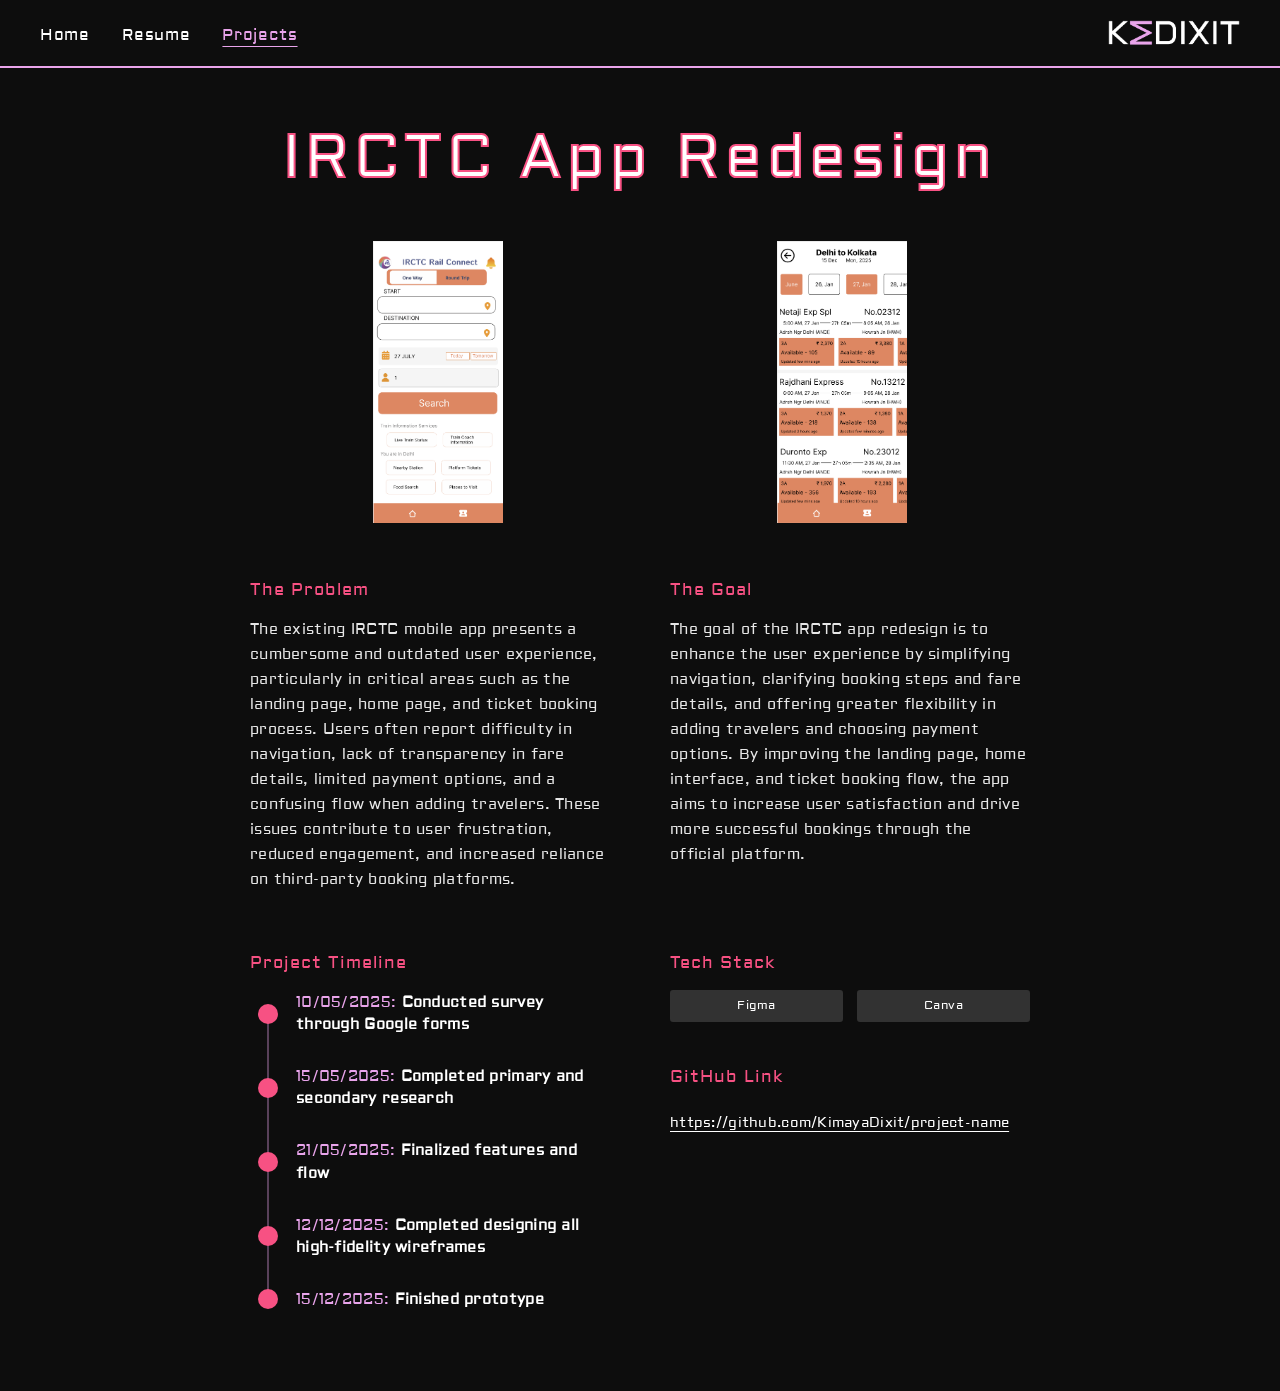
==== project2.html @ c1a7b863 "added project page" ====
<!DOCTYPE html>
<html lang="en">
<head>
  <meta charset="UTF-8" />
  <meta name="viewport" content="width=device-width, initial-scale=1.0" />
  <title>Project Title 1 – Kimaya Dixit</title>
  <link rel="stylesheet" href="style.css" />
  <link href="https://fonts.googleapis.com/css2?family=Aldrich&display=swap" rel="stylesheet" />
</head>
<body data-page="project">

  <header id="site-header">
    <nav>
      <ul class="nav-links" id="navLinks">
        <li><a href="index.html#home">Home</a></li>
        <li><a href="#">Resume</a></li>
        <li><a href="index.html#projects">Projects</a></li>
      </ul>

      <button class="hamburger" id="hamburger" aria-label="Toggle menu">
        <span></span><span></span><span></span>
      </button>

      <div class="logo">
        <img src="logo.png" alt="Kedixit Logo" />
      </div>
    </nav>
    <div class="nav-rule"></div>
  </header>

  <main class="project-main">

    <h1 class="project-name">IRCTC App Redesign</h1>

    <!-- Hero Images -->
    <div class="project-hero-images">
      <div class="project-hero-img-wrap">
        <img src="project2-img1.png" alt="Project image 1" class="project-hero-img" />
      </div>
      <div class="project-hero-img-wrap">
        <img src="project2-img2.png" alt="Project image 2" class="project-hero-img" />
      </div>
    </div>

<div class="two-col-section problem-goal">

  <div class="col">
    <h3 class="proj-section-label">The Problem</h3>
    <p class="proj-text">
      The existing IRCTC mobile app presents a cumbersome and outdated user experience, particularly in critical areas such as the landing page, home page, and ticket booking process. Users often report difficulty in navigation, lack of transparency in fare details, limited payment options, and a confusing flow when adding travelers. These issues contribute to user frustration, reduced engagement, and increased reliance on third-party booking platforms. 
    </p>
  </div>

  <div class="col">
    <h3 class="proj-section-label">The Goal</h3>
    <p class="proj-text">
      The goal of the IRCTC app redesign is to enhance the user experience by simplifying navigation, clarifying booking steps and fare details, and offering greater flexibility in adding travelers and choosing payment options. By improving the landing page, home interface, and ticket booking flow, the app aims to increase user satisfaction and drive more successful bookings through the official platform.
    </p>
  </div>

</div>

    <div class="two-col-section timeline-tech">

      <!-- Project Timeline -->
      <div class="col">
        <h3 class="proj-section-label">Project Timeline</h3>
        <div class="timeline">
          <div class="timeline-item">
            <div class="timeline-dot"></div>
            <div class="timeline-track"></div>
            <p class="timeline-text">
              <span class="timeline-date">10/05/2025:</span>
              <strong>Conducted survey through Google forms</strong>
            </p>
          </div>
          <div class="timeline-item">
            <div class="timeline-dot"></div>
            <div class="timeline-track"></div>
            <p class="timeline-text">
              <span class="timeline-date">15/05/2025:</span>
              <strong>Completed primary and secondary research</strong>
            </p>
          </div>
          <div class="timeline-item">
            <div class="timeline-dot"></div>
            <div class="timeline-track"></div>
            <p class="timeline-text">
              <span class="timeline-date">21/05/2025:</span>
              <strong>Finalized features and flow</strong>
            </p>
          </div>
          <div class="timeline-item">
            <div class="timeline-dot"></div>
            <div class="timeline-track"></div>
            <p class="timeline-text">
              <span class="timeline-date">12/12/2025:</span>
              <strong>Completed designing all high-fidelity wireframes</strong>
            </p>
          </div>
          <div class="timeline-item last">
            <div class="timeline-dot"></div>
            <p class="timeline-text">
              <span class="timeline-date">15/12/2025:</span>
              <strong>Finished prototype</strong>
            </p>
          </div>
        </div>
      </div>

      <!-- Tech Stack + GitHub Link -->
      <div class="col tech-github-col">

        <div class="tech-stack-block">
          <h3 class="proj-section-label">Tech Stack</h3>
          <div class="tech-grid">
            <div class="tech-tag">Figma</div>
            <div class="tech-tag">Canva</div>
          </div>
        </div>        

        <div class="github-block">
          <h3 class="proj-section-label">GitHub Link</h3>
          <a
            href="https://github.com/KimayaDixit"
            target="_blank"
            rel="noopener noreferrer"
            class="github-link"
          >https://github.com/KimayaDixit/project-name</a>
        </div>

      </div>

    </div>

  </main>

  <script src="script.js"></script>
</body>
</html>
---- style.css ----
/* ── Reset & Base ─────────────────────────────────────────────── */
*, *::before, *::after {
  box-sizing: border-box;
  margin: 0;
  padding: 0;
}

:root {
  --pink:        #F75183;
  --lavender:    #E9A4EB;
  --white:       #ffffff;
  --bg:          #0d0d0d;
  --text:        #e8e8e8;
  --font:        'Aldrich', sans-serif;
  --header-h:    65px; /* approximate sticky header height */
}

html {
  scroll-behavior: smooth;
  scroll-padding-top: var(--header-h);
}

body {
  background: var(--bg);
  color: var(--text);
  font-family: var(--font);
  min-height: 100vh;
  display: flex;
  flex-direction: column;
  overflow-x: hidden;
}

/* ── Sticky Header ────────────────────────────────────────────── */
#site-header {
  position: sticky;
  top: 0;
  z-index: 100;
  background: var(--bg);
}

nav {
  display: flex;
  align-items: center;
  justify-content: space-between;
  padding: 18px 40px 0;
}

/* ── Nav links ────────────────────────────────────────────────── */
.nav-links {
  display: flex;
  gap: 32px;
  list-style: none;
}

.nav-links a {
  font-family: var(--font);
  font-size: 1rem;
  color: var(--white);
  text-decoration: none;
  letter-spacing: 0.04em;
  -webkit-text-stroke: 0px transparent;
  transition: -webkit-text-stroke 0.15s, color 0.15s;
}

/* Active state: lavender + underline */
.nav-links .active a {
  color: var(--lavender);
  text-decoration: underline;
  text-underline-offset: 6px;
  text-decoration-color: var(--lavender);
}

/* Hover on non-active links */
.nav-links li:not(.active) a:hover {
  color: var(--white);
  -webkit-text-stroke: 1px var(--lavender);
}

/* ── Logo ─────────────────────────────────────────────────────── */
.logo img {
  height: 34px;
  width: auto;
  display: block;
}

/* ── Header rule ──────────────────────────────────────────────── */
.nav-rule {
  height: 2px;
  background: var(--lavender);
  margin-top: 14px;
}

/* ── Main scrollable area ─────────────────────────────────────── */
main {
  flex: 1;
  display: flex;
  flex-direction: column;
}

/* ── Home Section ─────────────────────────────────────────────── */
#home {
  min-height: calc(100vh - var(--header-h));
  display: flex;
  align-items: center;
  justify-content: center;
  padding: 40px 24px;
}

.hero {
  text-align: center;
  max-width: 900px;
}

.hero-name {
  font-family: var(--font);
  font-size: clamp(2.8rem, 8vw, 5.2rem);
  font-weight: 400;
  color: var(--white);
  -webkit-text-stroke: 2px var(--pink);
  letter-spacing: 0.08em;
  line-height: 1.1;
  text-shadow: none;
}

.hero-roles {
  display: flex;
  align-items: center;
  justify-content: center;
  gap: 18px;
  margin: 18px 0 32px;
  font-family: var(--font);
  font-size: clamp(0.95rem, 2.5vw, 1.15rem);
  color: var(--pink);
  letter-spacing: 0.06em;
}

.hero-roles .divider {
  color: #888;
}

.hero-bio {
  font-family: var(--font);
  font-size: clamp(0.85rem, 2vw, 1rem);
  line-height: 1.85;
  color: var(--white);
  max-width: 720px;
  margin: 0 auto;
  letter-spacing: 0.02em;
}

/* ── Projects Section ─────────────────────────────────────────── */
#projects {
  padding: 60px 48px 80px;
}

.section-heading {
  font-family: var(--font);
  font-size: clamp(1.4rem, 3.5vw, 2rem);
  font-weight: 400;
  color: var(--white);
  letter-spacing: 0.06em;
  margin-bottom: 48px;
  text-align: left;
}

/* ── Project rows ─────────────────────────────────────────────── */
.projects-list {
  display: flex;
  flex-direction: column;
  gap: 60px;
}

.project-row {
  display: flex;
  flex-direction: row;
  align-items: center;
  gap: 60px;
}

/* Row 2 — image right, title left */
.project-row.reverse {
  flex-direction: row-reverse;
}

/* ── Project image ────────────────────────────────────────────── */
.project-image-link {
  flex: 0 0 240px;
  display: block;
  transition: filter 0.3s ease;
  /* Grey placeholder background for when image file isn't present */
  background: #bbb;
  line-height: 0; /* removes inline gap */
}

.project-image-link:hover {
  filter: drop-shadow(0 0 18px rgba(233, 164, 235, 0.45));
}

.project-img {
  width: 240px;
  height: 120px;
  object-fit: cover;
  display: block;
}

/* ── Project title ────────────────────────────────────────────── */
.project-title {
  font-family: var(--font);
  font-size: clamp(1.3rem, 3vw, 1.9rem);
  color: var(--pink);
  text-decoration: none;
  letter-spacing: 0.04em;
  -webkit-text-stroke: 0px transparent;
  transition: -webkit-text-stroke 0.15s, color 0.15s;
  flex: 1;
}

.project-title:hover {
  color: var(--white);
  -webkit-text-stroke: 1px var(--lavender);
}

/* For reversed rows, align title text to the right */
.project-row.reverse .project-title {
  text-align: right;
}

/* ── Footer ───────────────────────────────────────────────────── */
footer {
  padding: 0 40px 28px;
}

.footer-rule {
  height: 2px;
  background: var(--lavender);
  margin-bottom: 22px;
}

.footer-links {
  display: flex;
  justify-content: space-between;
  align-items: flex-start;
  gap: 16px;
  flex-wrap: wrap;
}

.footer-link-block {
  display: flex;
  flex-direction: column;
  align-items: center;
  gap: 5px;
}

.footer-link-block .label {
  font-family: var(--font);
  font-size: 0.95rem;
  color: var(--pink);
  letter-spacing: 0.06em;
}

.footer-link-block a {
  font-family: var(--font);
  font-size: clamp(0.7rem, 2vw, 0.88rem);
  color: var(--white);
  text-decoration: none;
  letter-spacing: 0.02em;
  -webkit-text-stroke: 0px transparent;
  transition: -webkit-text-stroke 0.15s, color 0.15s;
  word-break: break-all;
  text-align: center;
}

.footer-link-block a:hover {
  color: var(--white);
  -webkit-text-stroke: 1px var(--lavender);
}

/* ── Hamburger (mobile) ───────────────────────────────────────── */
.hamburger {
  display: none;
  flex-direction: column;
  gap: 5px;
  cursor: pointer;
  background: none;
  border: none;
  padding: 4px;
}

.hamburger span {
  display: block;
  width: 24px;
  height: 2px;
  background: var(--text);
  transition: all 0.3s;
}

.hamburger.open span:nth-child(1) { transform: translateY(7px) rotate(45deg); }
.hamburger.open span:nth-child(2) { opacity: 0; }
.hamburger.open span:nth-child(3) { transform: translateY(-7px) rotate(-45deg); }

/* ── Responsive ───────────────────────────────────────────────── */
@media (max-width: 700px) {
  nav {
    padding: 16px 20px 0;
    flex-wrap: wrap;
  }

  .hamburger {
    display: flex;
  }

  .nav-links {
    display: none;
    width: 100%;
    flex-direction: column;
    gap: 14px;
    padding: 16px 0 8px;
    order: 3;
  }

  .nav-links.open {
    display: flex;
  }

  #projects {
    padding: 48px 24px 60px;
  }

  .project-row,
  .project-row.reverse {
    flex-direction: column;
    align-items: flex-start;
    gap: 20px;
  }

  .project-image-link {
    flex: 0 0 auto;
    width: 100%;
  }

  .project-img {
    width: 100%;
    height: auto;
    aspect-ratio: 2 / 1;
  }

  .project-row.reverse .project-title {
    text-align: left;
  }

  footer {
    padding: 0 20px 24px;
  }

  .footer-links {
    flex-direction: column;
    align-items: center;
    gap: 20px;
  }

  .footer-link-block {
    align-items: center;
    text-align: center;
  }
}

/* ══════════════════════════════════════════════════════════════
   PROJECT PAGE STYLES
   ══════════════════════════════════════════════════════════════ */

/* ── Project main wrapper ─────────────────────────────────────── */
.project-main {
  max-width: 860px;
  margin: 0 auto;
  padding: 52px 40px 80px;
  width: 100%;
}

/* ── Project name heading ─────────────────────────────────────── */
.project-name {
  font-family: var(--font);
  font-size: clamp(2.2rem, 6vw, 3.8rem);
  font-weight: 400;
  color: var(--white);
  -webkit-text-stroke: 2px var(--pink);
  letter-spacing: 0.08em;
  text-align: center;
  text-shadow: none;
  margin-bottom: 44px;
}

/* ── Hero images (two side-by-side) ──────────────────────────── */
.project-hero-images {
  display: flex;
  gap: 28px;
  margin-bottom: 56px;
}

.project-hero-img-wrap {
  flex: 1;
  background: #bbb;   /* visible placeholder when no image loaded */
  line-height: 0;
  aspect-ratio: 4 / 3;
}

.project-hero-img {
  width: 100%;
  height: 100%;
  object-fit: contain;
  display: block;
  background: var(--bg);
}

/* ── Two-column section layout ────────────────────────────────── */
.two-col-section {
  display: flex;
  gap: 60px;
  align-items: flex-start;
}

.two-col-section .col {
  flex: 1;
}

.problem-goal {
  margin-bottom: 60px;
}

/* ── Section labels (pink headings) ──────────────────────────── */
.proj-section-label {
  font-family: var(--font);
  font-size: 1.05rem;
  font-weight: 400;
  color: var(--pink);
  letter-spacing: 0.06em;
  margin-bottom: 16px;
}

/* ── Project text (Problem / Goal) ───────────────────────────── */
.proj-text {
  font-family: var(--font);
  font-size: 0.92rem;
  line-height: 1.7;
  color: var(--white);
  letter-spacing: 0.02em;
  opacity: 0.9;
  max-width: 380px;
}

/* ── Timeline ─────────────────────────────────────────────────── */
.timeline {
  display: flex;
  flex-direction: column;
  padding-left: 8px;
}

.timeline-item {
  display: flex;
  align-items: center;
  position: relative;
  padding-bottom: 28px;
}

.timeline-item.last {
  padding-bottom: 0;
}

/* Vertical connecting line between dots */
.timeline-track {
  position: absolute;
  left: 9px;           /* centre under the 20px dot (half = 10, minus border = 9) */
  top: 20px;
  width: 2px;
  height: calc(100% - 4px);
  background: var(--lavender);
  opacity: 0.35;
}

/* Pink filled circle dot */
.timeline-dot {
  flex: 0 0 20px;
  width: 20px;
  height: 20px;
  border-radius: 50%;
  background: var(--pink);
  margin-right: 18px;
  margin-top: 1px;
  position: relative;
  z-index: 1;
}

.timeline-text {
  font-family: var(--font);
  font-size: 0.92rem;
  color: var(--white);
  letter-spacing: 0.02em;
  line-height: 1.5;
  padding-top: 2px;
  max-width: 320px;
}

.timeline-text strong {
  font-weight: 700;
  color: var(--white);
}

/* Timeline text styling */
.timeline-date {
  color: var(--lavender);
}

/* ── Tech Stack + GitHub column ───────────────────────────────── */
.tech-github-col {
  display: flex;
  flex-direction: column;
  gap: 44px;
}

/* ── Tech grid (2 columns of grey tags) ──────────────────────── */
.tech-grid {
  display: grid;
  grid-template-columns: 1fr 1fr;
  gap: 14px;
}

.tech-tag {
  height: 32px;
  background: rgba(160, 160, 160, 0.25); /* softer + matches theme */
  border-radius: 3px;

  display: flex;
  align-items: center;
  justify-content: center;

  font-family: var(--font);
  font-size: 0.75rem;
  color: var(--white);
  letter-spacing: 0.04em;

  padding: 0 10px;
  text-align: center;
}

.tech-tag:hover {
  background: rgba(233, 164, 235, 0.2);
  box-shadow: 0 0 10px rgba(233, 164, 235, 0.3);
}

/* ── GitHub link block ────────────────────────────────────────── */
.github-block {
  display: flex;
  flex-direction: column;
  gap: 10px;
}

/* The actual link — same hover style as other links */
.github-link {
  font-family: var(--font);
  font-size: clamp(0.72rem, 1.8vw, 0.88rem);
  color: var(--white);
  text-decoration: underline;
  text-underline-offset: 4px;
  letter-spacing: 0.02em;
  -webkit-text-stroke: 0px transparent;
  transition: -webkit-text-stroke 0.15s, color 0.15s;
  word-break: break-all;
}

.github-link:hover {
  color: var(--white);
  -webkit-text-stroke: 1px var(--lavender);
}

/* ── Responsive – project page ────────────────────────────────── */
@media (max-width: 700px) {
  .project-main {
    padding: 36px 20px 60px;
  }

  .project-hero-images {
    flex-direction: column;
    gap: 18px;
  }

  .two-col-section {
    flex-direction: column;
    gap: 40px;
  }

  .timeline-tech .tech-github-col {
    gap: 40px;
  }
}
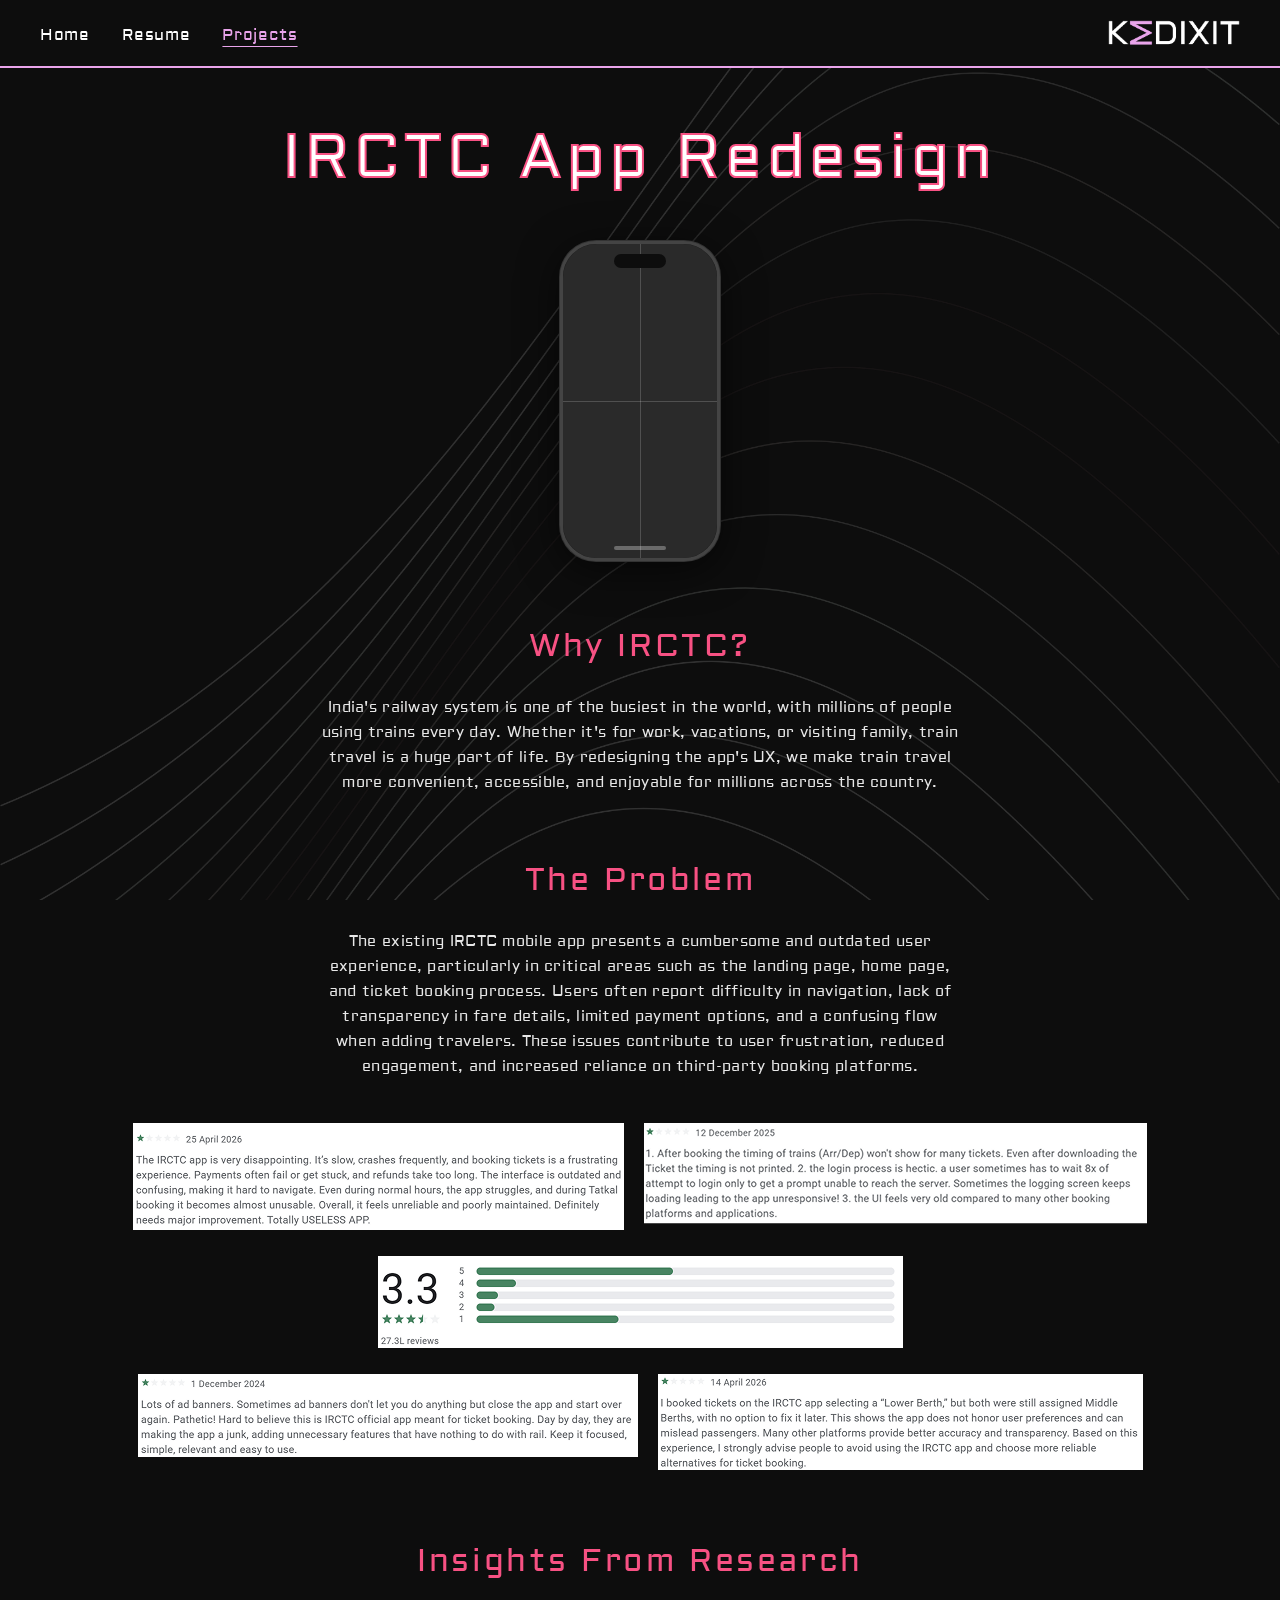
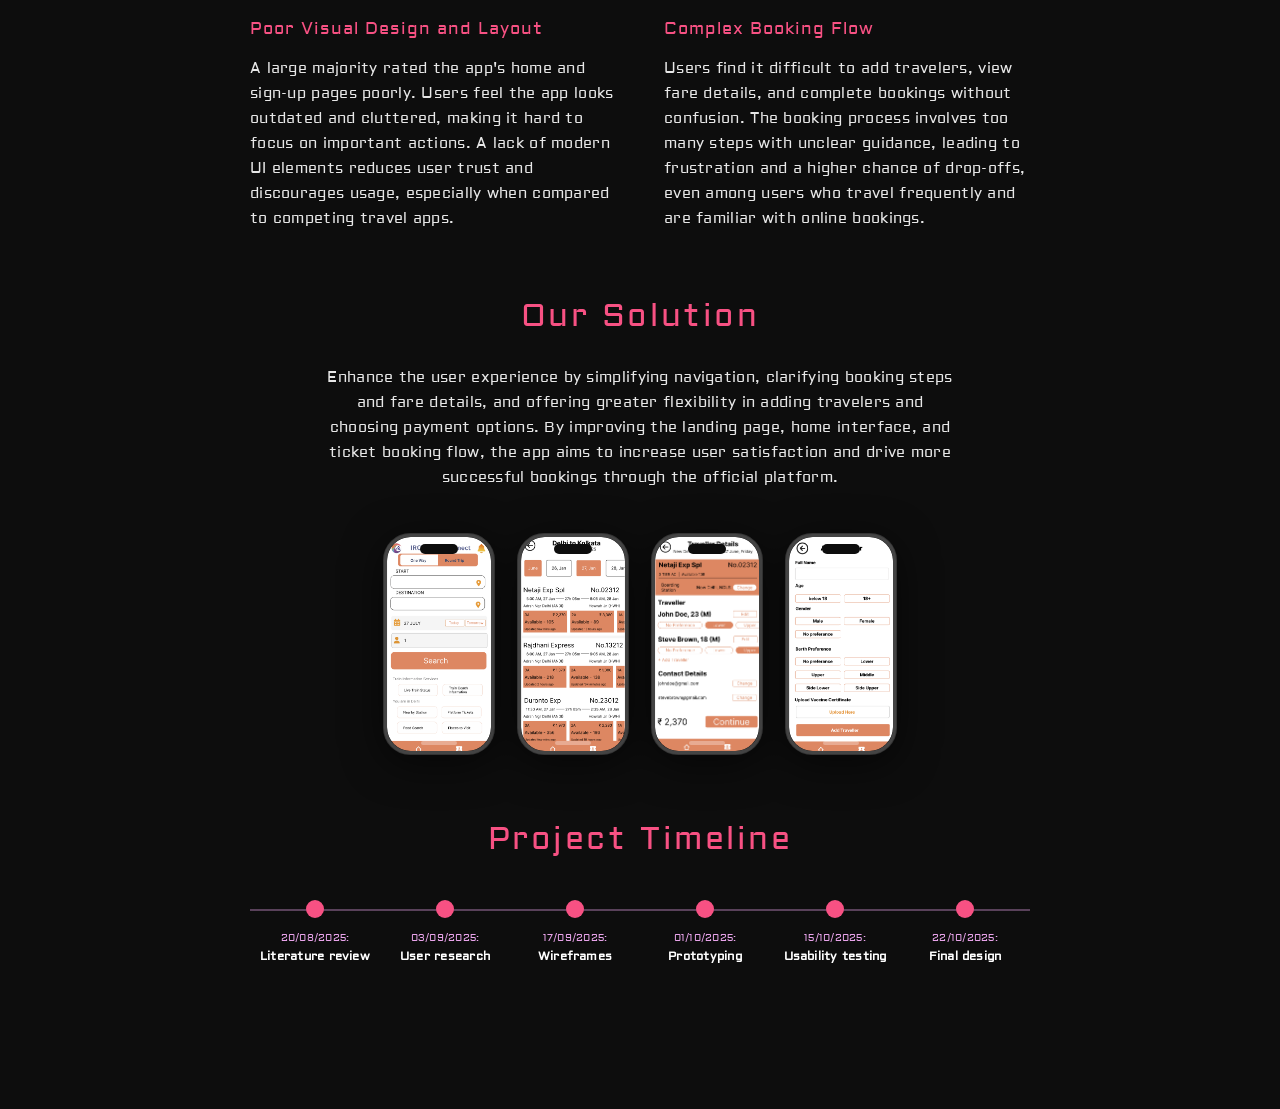
==== commit d734bb78: "complete portfolio" ====
--- a/project2.html
+++ b/project2.html
@@ -3,17 +3,18 @@
 <head>
   <meta charset="UTF-8" />
   <meta name="viewport" content="width=device-width, initial-scale=1.0" />
-  <title>Project Title 1 – Kimaya Dixit</title>
+  <title>Project 2 – Kimaya Dixit</title>
   <link rel="stylesheet" href="style.css" />
   <link href="https://fonts.googleapis.com/css2?family=Aldrich&display=swap" rel="stylesheet" />
 </head>
 <body data-page="project">
 
+  <!-- ── Sticky Header ── -->
   <header id="site-header">
     <nav>
       <ul class="nav-links" id="navLinks">
         <li><a href="index.html#home">Home</a></li>
-        <li><a href="#">Resume</a></li>
+        <li><a href="KimayaDixit_Resume.pdf" target="_blank" rel="noopener noreferrer">Resume</a></li>
         <li><a href="index.html#projects">Projects</a></li>
       </ul>
 
@@ -28,109 +29,191 @@
     <div class="nav-rule"></div>
   </header>
 
+  <!-- ── Project Content ── -->
   <main class="project-main">
 
+    <!-- Project Name -->
     <h1 class="project-name">IRCTC App Redesign</h1>
 
-    <!-- Hero Images -->
-    <div class="project-hero-images">
-      <div class="project-hero-img-wrap">
-        <img src="project2-img1.png" alt="Project image 1" class="project-hero-img" />
-      </div>
-      <div class="project-hero-img-wrap">
-        <img src="project2-img2.png" alt="Project image 2" class="project-hero-img" />
-      </div>
-    </div>
-
-<div class="two-col-section problem-goal">
-
-  <div class="col">
-    <h3 class="proj-section-label">The Problem</h3>
-    <p class="proj-text">
-      The existing IRCTC mobile app presents a cumbersome and outdated user experience, particularly in critical areas such as the landing page, home page, and ticket booking process. Users often report difficulty in navigation, lack of transparency in fare details, limited payment options, and a confusing flow when adding travelers. These issues contribute to user frustration, reduced engagement, and increased reliance on third-party booking platforms. 
-    </p>
-  </div>
-
-  <div class="col">
-    <h3 class="proj-section-label">The Goal</h3>
-    <p class="proj-text">
-      The goal of the IRCTC app redesign is to enhance the user experience by simplifying navigation, clarifying booking steps and fare details, and offering greater flexibility in adding travelers and choosing payment options. By improving the landing page, home interface, and ticket booking flow, the app aims to increase user satisfaction and drive more successful bookings through the official platform.
-    </p>
-  </div>
-
-</div>
-
-    <div class="two-col-section timeline-tech">
-
-      <!-- Project Timeline -->
-      <div class="col">
-        <h3 class="proj-section-label">Project Timeline</h3>
-        <div class="timeline">
-          <div class="timeline-item">
-            <div class="timeline-dot"></div>
-            <div class="timeline-track"></div>
-            <p class="timeline-text">
-              <span class="timeline-date">10/05/2025:</span>
-              <strong>Conducted survey through Google forms</strong>
-            </p>
-          </div>
-          <div class="timeline-item">
-            <div class="timeline-dot"></div>
-            <div class="timeline-track"></div>
-            <p class="timeline-text">
-              <span class="timeline-date">15/05/2025:</span>
-              <strong>Completed primary and secondary research</strong>
-            </p>
-          </div>
-          <div class="timeline-item">
-            <div class="timeline-dot"></div>
-            <div class="timeline-track"></div>
-            <p class="timeline-text">
-              <span class="timeline-date">21/05/2025:</span>
-              <strong>Finalized features and flow</strong>
-            </p>
-          </div>
-          <div class="timeline-item">
-            <div class="timeline-dot"></div>
-            <div class="timeline-track"></div>
-            <p class="timeline-text">
-              <span class="timeline-date">12/12/2025:</span>
-              <strong>Completed designing all high-fidelity wireframes</strong>
-            </p>
-          </div>
-          <div class="timeline-item last">
-            <div class="timeline-dot"></div>
-            <p class="timeline-text">
-              <span class="timeline-date">15/12/2025:</span>
-              <strong>Finished prototype</strong>
-            </p>
-          </div>
-        </div>
-      </div>
-
-      <!-- Tech Stack + GitHub Link -->
-      <div class="col tech-github-col">
-
-        <div class="tech-stack-block">
-          <h3 class="proj-section-label">Tech Stack</h3>
-          <div class="tech-grid">
-            <div class="tech-tag">Figma</div>
-            <div class="tech-tag">Canva</div>
-          </div>
-        </div>        
-
-        <div class="github-block">
-          <h3 class="proj-section-label">GitHub Link</h3>
-          <a
-            href="https://github.com/KimayaDixit"
-            target="_blank"
-            rel="noopener noreferrer"
-            class="github-link"
-          >https://github.com/KimayaDixit/project-name</a>
-        </div>
-
-      </div>
-
+    <!-- Hero iPhone Mockup with Video -->
+    <div class="p2-hero-mockup-wrap">
+      <div class="iphone-mockup">
+        <div class="iphone-shell">
+          <div class="iphone-notch"></div>
+          <div class="iphone-screen iphone-screen--video">
+            <video src="sr.mp4" autoplay muted loop playsinline></video>
+          </div>
+          <div class="iphone-home-bar"></div>
+        </div>
+      </div>
+    </div>
+
+    <!-- Why IRCTC? -->
+    <div class="p2-centered-section">
+      <h2 class="p2-section-heading">Why IRCTC?</h2>
+      <p class="proj-text p2-centered-text">
+        India's railway system is one of the busiest in the world, with millions of people using trains every day. Whether it's for work, vacations, or visiting family, train travel is a huge part of life. By redesigning the app's UX, we make train travel more convenient, accessible, and enjoyable for millions across the country.
+      </p>
+    </div>
+
+    <!-- The Problem -->
+    <div class="p2-centered-section">
+      <h2 class="p2-section-heading">The Problem</h2>
+      <p class="proj-text p2-centered-text">
+        The existing IRCTC mobile app presents a cumbersome and outdated user experience, particularly in critical areas such as the landing page, home page, and ticket booking process. Users often report difficulty in navigation, lack of transparency in fare details, limited payment options, and a confusing flow when adding travelers. These issues contribute to user frustration, reduced engagement, and increased reliance on third-party booking platforms.
+      </p>
+
+      <!-- Research image group: 2 + 1 + 2 -->
+      <div class="p2-image-group">
+        <div class="p2-img-row">
+          <a href="image 2.png" class="p2-img-link">
+            <img src="image 2.png" class="p2-img">
+          </a>
+          <a href="image 3.png" class="p2-img-link">
+            <img src="image 3.png"  class="p2-img">
+          </a>
+        </div>
+        <!-- Row 2: 1 image -->
+        <div class="p2-img-row p2-img-row--center">
+          <a href="image 1.png" class="p2-img-link">
+            <img src="image 1.png" class="p2-img">
+          </a>
+        </div>
+        <!-- Row 3: 2 images -->
+       <div class="p2-img-row">
+          <a href="image 4.png" class="p2-img-link">
+            <img src="image 4.png" class="p2-img">
+          </a>
+          <a href="image 5.png" class="p2-img-link">
+            <img src="image 5.png" class="p2-img">
+          </a>
+        </div>
+      </div>
+    </div>
+
+    <!-- Insights From Research -->
+    <div class="p2-centered-section">
+      <h2 class="p2-section-heading">Insights From Research</h2>
+
+      <div class="p2-insights-grid">
+        <div class="p2-insight-block">
+          <h3 class="proj-section-label">Poor Visual Design and Layout</h3>
+          <p class="proj-text">
+            A large majority rated the app's home and sign-up pages poorly. Users feel the app looks outdated and cluttered, making it hard to focus on important actions. A lack of modern UI elements reduces user trust and discourages usage, especially when compared to competing travel apps.
+          </p>
+        </div>
+        <div class="p2-insight-block">
+          <h3 class="proj-section-label">Complex Booking Flow</h3>
+          <p class="proj-text">
+            Users find it difficult to add travelers, view fare details, and complete bookings without confusion. The booking process involves too many steps with unclear guidance, leading to frustration and a higher chance of drop-offs, even among users who travel frequently and are familiar with online bookings.
+          </p>
+        </div>
+      </div>
+    </div>
+
+    <!-- Our Solution -->
+    <div class="p2-centered-section">
+      <h2 class="p2-section-heading">Our Solution</h2>
+      <p class="proj-text p2-centered-text">
+        Enhance the user experience by simplifying navigation, clarifying booking steps and fare details, and offering greater flexibility in adding travelers and choosing payment options. By improving the landing page, home interface, and ticket booking flow, the app aims to increase user satisfaction and drive more successful bookings through the official platform.
+      </p>
+
+      <!-- 4 iPhone mockups with images -->
+      <div class="p2-mockup-row">
+        <div class="iphone-mockup iphone-mockup--sm">
+          <div class="iphone-shell">
+            <div class="iphone-notch"></div>
+            <div class="iphone-screen">
+              <img src="project2_frame1.png" alt="Solution screen 1" />
+            </div>
+            <div class="iphone-home-bar"></div>
+          </div>
+        </div>
+        <div class="iphone-mockup iphone-mockup--sm">
+          <div class="iphone-shell">
+            <div class="iphone-notch"></div>
+            <div class="iphone-screen">
+              <img src="project2-frame2.png" alt="Solution screen 2" />
+            </div>
+            <div class="iphone-home-bar"></div>
+          </div>
+        </div>
+        <div class="iphone-mockup iphone-mockup--sm">
+          <div class="iphone-shell">
+            <div class="iphone-notch"></div>
+            <div class="iphone-screen">
+              <img src="project2-frame3.png" alt="Solution screen 3" />
+            </div>
+            <div class="iphone-home-bar"></div>
+          </div>
+        </div>
+        <div class="iphone-mockup iphone-mockup--sm">
+          <div class="iphone-shell">
+            <div class="iphone-notch"></div>
+            <div class="iphone-screen">
+              <img src="projectt2-frame4.png" alt="Solution screen 4" />
+            </div>
+            <div class="iphone-home-bar"></div>
+          </div>
+        </div>
+      </div>
+    </div>
+
+    <!-- Project Timeline -->
+    <div class="p2-centered-section">
+      <h2 class="p2-section-heading">Project Timeline</h2>
+
+      <div class="timeline-h">
+        <div class="timeline-h-track"></div>
+
+        <div class="timeline-h-item">
+          <div class="timeline-h-dot"></div>
+          <div class="timeline-h-label">
+            <span class="timeline-date">20/08/2025:</span>
+            <strong>Literature review</strong>
+          </div>
+        </div>
+
+        <div class="timeline-h-item">
+          <div class="timeline-h-dot"></div>
+          <div class="timeline-h-label">
+            <span class="timeline-date">03/09/2025:</span>
+            <strong>User research</strong>
+          </div>
+        </div>
+
+        <div class="timeline-h-item">
+          <div class="timeline-h-dot"></div>
+          <div class="timeline-h-label">
+            <span class="timeline-date">17/09/2025:</span>
+            <strong>Wireframes</strong>
+          </div>
+        </div>
+
+        <div class="timeline-h-item">
+          <div class="timeline-h-dot"></div>
+          <div class="timeline-h-label">
+            <span class="timeline-date">01/10/2025:</span>
+            <strong>Prototyping</strong>
+          </div>
+        </div>
+
+        <div class="timeline-h-item">
+          <div class="timeline-h-dot"></div>
+          <div class="timeline-h-label">
+            <span class="timeline-date">15/10/2025:</span>
+            <strong>Usability testing</strong>
+          </div>
+        </div>
+
+        <div class="timeline-h-item">
+          <div class="timeline-h-dot"></div>
+          <div class="timeline-h-label">
+            <span class="timeline-date">22/10/2025:</span>
+            <strong>Final design</strong>
+          </div>
+        </div>
+      </div>
     </div>
 
   </main>
--- a/style.css
+++ b/style.css
@@ -95,6 +95,22 @@
   flex: 1;
   display: flex;
   flex-direction: column;
+  position: relative;
+}
+
+/* ── Wave background overlay ──────────────────────────────────── */
+body::before {
+  content: '';
+  position: fixed;
+  inset: 0;
+  background-image: url('wave-png-9948.png');
+  background-size: cover;
+  background-position: center;
+  background-repeat: no-repeat;
+  opacity: 0.15;          /* adjust between 0.1–0.3 to taste */
+  z-index: -1;
+  pointer-events: none;
+  filter: hue-rotate(310deg) saturate(7) brightness(1.5);
 }
 
 /* ── Home Section ─────────────────────────────────────────────── */
@@ -120,6 +136,15 @@
   letter-spacing: 0.08em;
   line-height: 1.1;
   text-shadow: none;
+  cursor: default;
+  transition: text-shadow 0.3s ease, -webkit-text-stroke 0.3s ease;
+}
+
+.hero-name:hover {
+  text-shadow:
+    0 0 18px rgba(247, 81, 131, 0.55),
+    0 0 40px rgba(247, 81, 131, 0.3),
+    0 0 80px rgba(233, 164, 235, 0.2);
 }
 
 .hero-roles {
@@ -132,6 +157,18 @@
   font-size: clamp(0.95rem, 2.5vw, 1.15rem);
   color: var(--pink);
   letter-spacing: 0.06em;
+}
+
+.hero-roles span:not(.divider) {
+  transition: text-shadow 0.2s ease;
+  cursor: default;
+}
+
+.hero-roles span:not(.divider):hover {
+  text-shadow:
+    0 0 8px rgba(247, 81, 131, 0.9),
+    0 0 20px rgba(247, 81, 131, 0.6),
+    0 0 40px rgba(247, 81, 131, 0.3);
 }
 
 .hero-roles .divider {
@@ -228,6 +265,7 @@
 /* ── Footer ───────────────────────────────────────────────────── */
 footer {
   padding: 0 40px 28px;
+  position: relative;
 }
 
 .footer-rule {
@@ -591,3 +629,527 @@
     gap: 40px;
   }
 }
+
+
+/* ══════════════════════════════════════════════════════════════
+   PROJECT 2 PAGE STYLES
+   ══════════════════════════════════════════════════════════════ */
+
+/* ── Centered section wrapper ────────────────────────────────── */
+.p2-centered-section {
+  display: flex;
+  flex-direction: column;
+  align-items: center;
+  text-align: center;
+  margin-bottom: 64px;
+}
+
+/* ── Section heading (larger, centered) ──────────────────────── */
+.p2-section-heading {
+  font-family: var(--font);
+  font-size: clamp(1.3rem, 3.5vw, 2rem);
+  font-weight: 400;
+  color: var(--pink);
+  letter-spacing: 0.08em;
+  margin-bottom: 28px;
+}
+
+/* ── Centered paragraph override ─────────────────────────────── */
+.p2-centered-text {
+  max-width: 640px;
+  text-align: center;
+}
+
+/* ── Hero mockup wrap (single centered mockup) ───────────────── */
+.p2-hero-mockup-wrap {
+  display: flex;
+  justify-content: center;
+  margin-bottom: 64px;
+}
+
+/* ══════════════════════════════════════════════════════════════
+   iPhone 13/14 Mockup
+   ══════════════════════════════════════════════════════════════ */
+
+.iphone-mockup {
+  display: flex;
+  justify-content: center;
+}
+
+/* Shell — outer body of the phone */
+.iphone-shell {
+  position: relative;
+  width: 160px;
+  height: 320px;
+  background: #1a1a1a;
+  border-radius: 36px;
+  border: 3px solid #444;
+  box-shadow:
+    inset 0 0 0 1px #222,
+    0 0 0 1px #333,
+    0 8px 40px rgba(0,0,0,0.6);
+  display: flex;
+  flex-direction: column;
+  align-items: center;
+  justify-content: space-between;
+  padding: 18px 8px 12px;
+  overflow: hidden;
+}
+
+/* Dynamic Island / notch */
+.iphone-notch {
+  position: absolute;
+  top: 10px;
+  left: 50%;
+  transform: translateX(-50%);
+  width: 52px;
+  height: 14px;
+  background: #0d0d0d;
+  border-radius: 20px;
+  z-index: 2;
+}
+
+/* Screen area */
+.iphone-screen {
+  position: absolute;
+  top: 0;
+  left: 0;
+  right: 0;
+  bottom: 0;
+  border-radius: 34px;
+  overflow: hidden;
+  background: #2a2a2a;
+  /* Crosshair placeholder */
+  display: flex;
+  align-items: center;
+  justify-content: center;
+}
+
+/* Cross placeholder SVG lines */
+.iphone-screen::before,
+.iphone-screen::after {
+  content: '';
+  position: absolute;
+  background: rgba(255,255,255,0.18);
+}
+.iphone-screen::before {
+  width: 1px;
+  height: 100%;
+  top: 0;
+  left: 50%;
+}
+.iphone-screen::after {
+  width: 100%;
+  height: 1px;
+  left: 0;
+  top: 50%;
+}
+
+/* Diagonal cross lines via extra element */
+.iphone-screen .iphone-cross {
+  position: absolute;
+  inset: 0;
+  pointer-events: none;
+}
+.iphone-screen .iphone-cross::before,
+.iphone-screen .iphone-cross::after {
+  content: '';
+  position: absolute;
+  background: rgba(255,255,255,0.12);
+  width: 1px;
+  height: 141%;
+  top: -20%;
+  left: 50%;
+  transform-origin: center;
+}
+.iphone-screen .iphone-cross::before {
+  transform: rotate(45deg);
+}
+.iphone-screen .iphone-cross::after {
+  transform: rotate(-45deg);
+}
+
+/* Video inside hero mockup */
+.iphone-screen--video video {
+  width: 100%;
+  height: 100%;
+  object-fit: cover;
+  display: block;
+  position: relative;
+  z-index: 1;
+}
+
+/* Image inside mockup */
+.iphone-screen img {
+  width: 100%;
+  height: 100%;
+  object-fit: cover;
+  display: block;
+  position: relative;
+  z-index: 1;
+}
+
+/* Home bar */
+.iphone-home-bar {
+  position: absolute;
+  bottom: 8px;
+  left: 50%;
+  transform: translateX(-50%);
+  width: 52px;
+  height: 4px;
+  background: rgba(255,255,255,0.3);
+  border-radius: 2px;
+  z-index: 3;
+}
+
+/* ── Small mockups row (4 side-by-side) ──────────────────────── */
+.iphone-mockup--sm .iphone-shell {
+  width: 110px;
+  height: 220px;
+  border-radius: 26px;
+  padding: 14px 6px 10px;
+}
+
+.iphone-mockup--sm .iphone-notch {
+  width: 38px;
+  height: 10px;
+  top: 7px;
+}
+
+.iphone-mockup--sm .iphone-screen {
+  border-radius: 24px;
+}
+
+.iphone-mockup--sm .iphone-home-bar {
+  width: 36px;
+  bottom: 6px;
+}
+
+.p2-mockup-row {
+  display: flex;
+  gap: 24px;
+  justify-content: center;
+  flex-wrap: wrap;
+  margin-top: 44px;
+}
+
+/* ── Image group (2+1+2 layout) ──────────────────────────────── */
+.p2-image-group {
+  display: flex;
+  flex-direction: column;
+  align-items: center;
+  gap: 20px;
+  margin-top: 44px;
+  width: 100%;
+}
+
+.p2-img-row {
+  display: flex;
+  gap: 20px;
+  justify-content: center;
+}
+
+.p2-img-row--center {
+  justify-content: center;
+}
+
+.p2-img-link {
+  display: block;
+  text-decoration: none;
+  transition: filter 0.3s ease;
+}
+
+.p2-img-link:hover {
+  filter: drop-shadow(0 0 14px rgba(233, 164, 235, 0.45));
+}
+
+/* Grey rectangle placeholder with cross */
+.p2-img-placeholder {
+  width: 240px;
+  height: 160px;
+  background: #2a2a2a;
+  border: 1px solid #444;
+  border-radius: 4px;
+  position: relative;
+  overflow: hidden;
+}
+
+.p2-img-placeholder::before,
+.p2-img-placeholder::after {
+  content: '';
+  position: absolute;
+  background: rgba(255,255,255,0.15);
+}
+.p2-img-placeholder::before {
+  width: 1px;
+  height: 100%;
+  left: 50%;
+  top: 0;
+}
+.p2-img-placeholder::after {
+  width: 100%;
+  height: 1px;
+  top: 50%;
+  left: 0;
+}
+
+/* ── Insights grid (2 columns) ────────────────────────────────── */
+.p2-insights-grid {
+  display: flex;
+  gap: 48px;
+  text-align: left;
+  margin-top: 8px;
+  width: 100%;
+}
+
+.p2-insight-block {
+  flex: 1;
+}
+
+/* ── Horizontal timeline ──────────────────────────────────────── */
+.timeline-h {
+  position: relative;
+  display: flex;
+  justify-content: space-between;
+  align-items: flex-start;
+  width: 100%;
+  padding-top: 12px;
+}
+
+/* Horizontal connecting line */
+.timeline-h-track {
+  position: absolute;
+  top: 21px; /* align to dot center (12px padding + ~9px for half dot) */
+  left: 0;
+  right: 0;
+  height: 2px;
+  background: var(--lavender);
+  opacity: 0.35;
+  z-index: 0;
+}
+
+.timeline-h-item {
+  display: flex;
+  flex-direction: column;
+  align-items: center;
+  position: relative;
+  z-index: 1;
+  flex: 1;
+}
+
+.timeline-h-dot {
+  width: 18px;
+  height: 18px;
+  border-radius: 50%;
+  background: var(--pink);
+  flex-shrink: 0;
+  margin-bottom: 12px;
+}
+
+.timeline-h-label {
+  font-family: var(--font);
+  font-size: 0.72rem;
+  color: var(--white);
+  letter-spacing: 0.02em;
+  line-height: 1.5;
+  text-align: center;
+  display: flex;
+  flex-direction: column;
+  gap: 2px;
+}
+
+.timeline-h-label .timeline-date {
+  color: var(--lavender);
+  font-size: 0.65rem;
+}
+
+.timeline-h-label strong {
+  color: var(--white);
+  font-weight: 700;
+}
+
+/* ══════════════════════════════════════════════════════════════
+   DESKTOP BROWSER MOCKUP
+   ══════════════════════════════════════════════════════════════ */
+
+.desktop-mockup {
+  flex: 1;
+  display: flex;
+  flex-direction: column;
+  border-radius: 10px;
+  overflow: hidden;
+  background: #1a1a1a;
+  border: 2px solid #3a3a3a;
+  box-shadow:
+    inset 0 0 0 1px #222,
+    0 0 0 1px #2e2e2e,
+    0 12px 48px rgba(0, 0, 0, 0.65);
+}
+
+/* Title bar */
+.desktop-titlebar {
+  display: flex;
+  align-items: center;
+  gap: 10px;
+  padding: 9px 14px;
+  background: #252525;
+  border-bottom: 1.5px solid #333;
+  flex-shrink: 0;
+}
+
+/* Traffic light buttons */
+.desktop-dots {
+  display: flex;
+  gap: 6px;
+  flex-shrink: 0;
+}
+
+.desktop-dot {
+  width: 10px;
+  height: 10px;
+  border-radius: 50%;
+}
+
+.desktop-dot--close  { background: #ff5f57; }
+.desktop-dot--min    { background: #febc2e; }
+.desktop-dot--max    { background: #28c840; }
+
+/* Address bar */
+.desktop-addressbar {
+  flex: 1;
+  height: 22px;
+  background: #1c1c1c;
+  border-radius: 5px;
+  border: 1px solid #3c3c3c;
+  display: flex;
+  align-items: center;
+  padding: 0 10px;
+  gap: 6px;
+  min-width: 0;
+}
+
+.desktop-addressbar-icon {
+  width: 10px;
+  height: 10px;
+  flex-shrink: 0;
+  opacity: 0.4;
+}
+
+.desktop-addressbar-text {
+  font-family: -apple-system, BlinkMacSystemFont, 'Segoe UI', sans-serif;
+  font-size: 0.62rem;
+  color: rgba(255,255,255,0.35);
+  letter-spacing: 0.01em;
+  white-space: nowrap;
+  overflow: hidden;
+  text-overflow: ellipsis;
+}
+
+/* Screen / content area */
+.desktop-screen {
+  position: relative;
+  overflow: hidden;
+  background: #2a2a2a;
+  display: flex;
+  align-items: center;
+  justify-content: center;
+  height: 220px;
+}
+
+.desktop-screen::before,
+.desktop-screen::after {
+  content: '';
+  position: absolute;
+  background: rgba(255,255,255,0.13);
+}
+.desktop-screen::before {
+  width: 1px;
+  height: 100%;
+  top: 0;
+  left: 50%;
+}
+.desktop-screen::after {
+  width: 100%;
+  height: 1px;
+  left: 0;
+  top: 50%;
+}
+
+.desktop-screen-cross {
+  position: absolute;
+  inset: 0;
+  pointer-events: none;
+}
+.desktop-screen-cross::before,
+.desktop-screen-cross::after {
+  content: '';
+  position: absolute;
+  background: rgba(255,255,255,0.08);
+  width: 1px;
+  height: 141%;
+  top: -20%;
+  left: 50%;
+  transform-origin: center;
+}
+.desktop-screen-cross::before { transform: rotate(45deg); }
+.desktop-screen-cross::after  { transform: rotate(-45deg); }
+
+/* Image inside mockup */
+.desktop-screen img {
+  width: 100%;
+  height: 100%;
+  object-fit: cover;
+  object-position: top;
+  display: block;
+  position: relative;
+  z-index: 1;
+}
+
+/* ── Responsive – project2 page ───────────────────────────────── */
+@media (max-width: 700px) {
+  .p2-insights-grid {
+    flex-direction: column;
+    gap: 32px;
+  }
+
+  .p2-img-placeholder {
+    width: 140px;
+    height: 100px;
+  }
+
+  .p2-mockup-row {
+    gap: 16px;
+  }
+
+  .timeline-h {
+    flex-direction: column;
+    align-items: flex-start;
+    gap: 0;
+    padding-top: 0;
+    padding-left: 8px;
+  }
+
+  .timeline-h-track {
+    top: 0;
+    left: 9px;
+    right: auto;
+    width: 2px;
+    height: 100%;
+  }
+
+  .timeline-h-item {
+    flex-direction: row;
+    align-items: center;
+    padding-bottom: 24px;
+  }
+
+  .timeline-h-dot {
+    margin-bottom: 0;
+    margin-right: 16px;
+    flex-shrink: 0;
+  }
+
+  .timeline-h-label {
+    text-align: left;
+  }
+}
